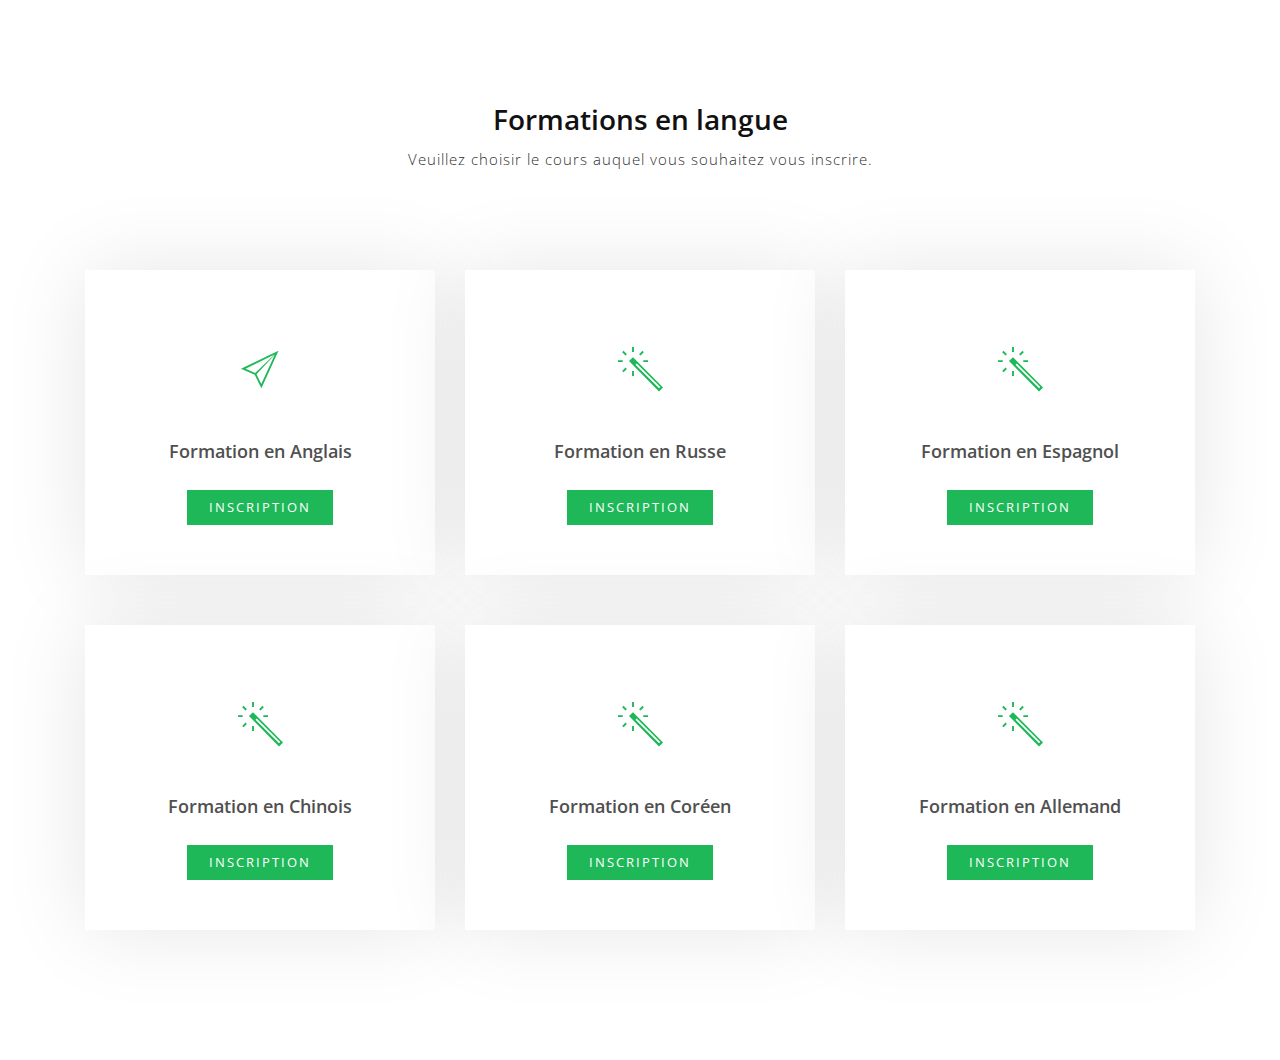
==== web/AuDD/langue.html @ 51ec5cfd "gros push" ====
<!DOCTYPE html>
<html lang="en">
<head>
<meta charset="utf-8">
<title>AuDD</title>
<link rel="icon" href="images/imageAuDD2.png" type="image/png" sizes="16x16">
<meta name="viewport" content="width=device-width, initial-scale=1">
<meta name="description" content="AuDD">
<meta name="keywords" content="AuDD">
<link href="css/bootstrap.min.css" rel="stylesheet" type="text/css" media="all" />
<link href="https://fonts.googleapis.com/css?family=Open%20Sans:300,400,500,600,700" rel="stylesheet" type="text/css">
<link rel="stylesheet" href="css/animate.css">
<!-- Resource style -->
<link rel="stylesheet" href="css/owl.carousel.css">
<link rel="stylesheet" href="css/owl.theme.css">
<link rel="stylesheet" href="css/ionicons.min.css">
<!-- Resource style -->
<link href="css/style.css" rel="stylesheet" type="text/css" media="all" />
</head>
<body>
 
    <div id="pricing" class="pricing-section text-center">
      <div class="container">
        <div class="col-md-12 col-sm-12 nopadding">
          <div class="pricing-intro">
            <h1 class="wow fadeInUp" data-wow-delay="0s">Formations en langue</h1>
            <p class="wow fadeInUp" data-wow-delay="0.2s">Veuillez choisir le cours auquel vous souhaitez vous inscrire. </p>
          </div>
          <div class="col-sm-4">
            <div class="table-left wow fadeInUp" data-wow-delay="0.4s">
              <div class="icon"> <i class="ion-ios-paperplane-outline"></i> </div>
              <div class="pricing-details">
                <h2>Formation en Anglais</h2>
                <button class="btn btn-primary btn-action btn-fill">Inscription</button>
              </div>
            </div>
          </div>
          <div class="col-sm-4">
            <div class="table-right wow fadeInUp" data-wow-delay="0.6s">
              <div class="icon"> <i class="ion-ios-color-wand-outline"></i> </div>
              <div class="pricing-details">
                <h2>Formation en Russe</h2>
                <button class="btn btn-primary btn-action btn-fill">Inscription</button>
              </div>
            </div>
          </div>
          <div class="col-sm-4">
            <div class="table-right wow fadeInUp" data-wow-delay="0.6s">
              <div class="icon"> <i class="ion-ios-color-wand-outline"></i> </div>
              <div class="pricing-details">
                <h2>Formation en Espagnol</h2>
                <button class="btn btn-primary btn-action btn-fill">Inscription</button>
              </div>
            </div>
          </div>
          <div class="col-sm-4">
            <div class="table-right wow fadeInUp" data-wow-delay="0.6s">
              <div class="icon"> <i class="ion-ios-color-wand-outline"></i> </div>
              <div class="pricing-details">
                <h2>Formation en Chinois</h2>
                <button class="btn btn-primary btn-action btn-fill">Inscription</button>
              </div>
            </div>
          </div>
          <div class="col-sm-4">
            <div class="table-right wow fadeInUp" data-wow-delay="0.6s">
              <div class="icon"> <i class="ion-ios-color-wand-outline"></i> </div>
              <div class="pricing-details">
                <h2>Formation en Coréen</h2>
                <button class="btn btn-primary btn-action btn-fill">Inscription</button>
              </div>
            </div>
          </div>
          <div class="col-sm-4">
            <div class="table-right wow fadeInUp" data-wow-delay="0.6s">
              <div class="icon"> <i class="ion-ios-color-wand-outline"></i> </div>
              <div class="pricing-details">
                <h2>Formation en Allemand</h2>
                <button class="btn btn-primary btn-action btn-fill">Inscription</button>
              </div>
            </div>
          </div>
        </div>
      </div>
    </div>
    

    
    

<!-- Jquery and Js Plugins --> 
<script type="text/javascript" src="js/jquery-2.1.1.js"></script> 
<script type="text/javascript" src="js/bootstrap.min.js"></script>

<script type="text/javascript" src="js/plugins.js"></script> 
<script type="text/javascript" src="js/menu.js"></script> 
<script type="text/javascript" src="js/custom.js"></script>
<script src="js/jquery.subscribe.js"></script> 
</body>
</html>
---- web/AuDD/css/style.css ----
/*

Theme Name: iLnad
Author: designstub
Author URI: http://www.designstub.com
*/



/*--------------
 * Table of Contents
--------------*/

/*-----------------
1. Reset.css
2. Helper Classes
3. Home page banner
4. Pitch Section
5. Features Section
6. Review
7. Pricing
8. Subscribe form
9. Media Queries
------------------*/


/*----- 1. Reset.css -----*/


html, body, div, span, applet, object, iframe,
h1, h2, h3, h4, h5, h6, p, blockquote, pre,
a, abbr, acronym, address, big, cite, code,
del, dfn, em, img, ins, kbd, q, s, samp,
small, strike, strong, sub, sup, tt, var,
b, u, i, center,
dl, dt, dd, ol, ul, li,
fieldset, form, label, legend,
table, caption, tbody, tfoot, thead, tr, th, td,
article, aside, canvas, details, embed,
figure, figcaption, footer, header, hgroup,
menu, nav, output, ruby, section, summary,
time, mark, audio, video {
	margin: 0;
	padding: 0;
	border: 0;
	font-size: 100%;
	font: inherit;
	vertical-align: baseline;
}
/* HTML5 display-role reset for older browsers */
article, aside, details, figcaption, figure,
footer, header, hgroup, menu, nav, section {
	display: block;
}
body {
	line-height: 1;
}
ol, ul {
	list-style: none;
}
blockquote, q {
	quotes: none;
}
blockquote:before, blockquote:after,
q:before, q:after {
	content: '';
	content: none;
}
table {
	border-collapse: collapse;
	border-spacing: 0;
}


/* --- Common Styles ---*/

h1 {
  font-size: 16px;
}

/*----- Helper Classes -----*/

html * {
  -webkit-font-smoothing: antialiased;
  -moz-osx-font-smoothing: grayscale;
}


*, *:after, *:before {
  -webkit-box-sizing: border-box;
  -moz-box-sizing: border-box;
  box-sizing: border-box;
}
/*
::-webkit-scrollbar {
	display: none;
}
*/
h1, h2, h3, h4, h5, h6 {
  font-family: Open Sans;
}

p {
	font-family: Open Sans;
}

::-moz-selection {
    color: #FFFFFF;
    background: #1eb858;
}

::selection {
    color: #FFFFFF;
    background: #1eb858;
}

.nopadding {
	padding: 0;
}

.custompadding {
	padding-left: 5px;
	padding-right: 5px;
}

.no-margin {
	margin-right: 0;
	margin-left: 0;
}

.underline {
	display: inline;
	border-bottom: 3px solid #111;
	padding-bottom: 0;
}

.after-line {
	height: 3px;
	width: 100px;
	background: #001CFF;
	margin-top: -10px;
	-webkit-transition: 0.5s;
	-moz-transition: 0.5s;
	transition: 0.5s;
}

.sup-title {
	display: inline-block;
	font-size: 1em;
	padding: 4px;
	text-transform: uppercase;
	font-weight: bold;
	color: #FFFFFF;
	background: #000000;
	margin: 0 0 20px 0;
}

#loading {
   width: 100%;
   height: 100%;
   top: 0px;
   left: 0px;
   position: fixed;
   opacity: 1;
   background-color: #F2F2F2;
   z-index: 9999;
   text-align: center;
}

#loading-image {
	display: inline;
    top: 40%;
    position: relative;
  z-index: 9999;
}

.logo {
  margin: 0 auto;
	padding: 0px 0px;
	z-index: 111;
}

.logo:hover, .logo:focus {
	text-decoration: none;
	color: #FFF;
}



/* ------ Navbar Styling Starts ----- */


.navbar {
	font-size: 14px;
  font-family: Open Sans;
	font-weight: 400;
	text-transform: capitalize;
	padding-top: 25px;
	letter-spacing: 1px;
	height: 80px;
	-webkit-transition: all 0.6s;
	-moz-transition: all 0.6s;
	-o-transition: all 0.6s;
	transition: all 0.6s;
	-webkit-backface-visibility: hidden;
}

.navbar-default {
  transition: all 0.6s ease;
	border-color: transparent;
  background-color: transparent;
}

.navbar-default .navbar-toggle {
  border-radius: 0px;
  border-color: transparent;
}

.navbar-default .navbar-toggle:hover {
  background-color: transparent;
}

.navbar-default .navbar-toggle:focus {
  background-color: transparent;
}

.navbar-default .navbar-toggle .icon-bar {
  background-color: #111111;
}

.navbar-default .navbar-brand .navbar-toggle .collapsed {
    padding: 4px 6px;
    font-size: 14px;
    color: #111111;
  }

.navbar-default .navbar-brand {
	padding-top: 5px;
	color: #111111;
	-webkit-transition: 200ms;
	-moz-transition: 200ms;
	-o-transition: 200ms;
	transition: 200ms;
}

.navbar-default .navbar-brand:hover {
  transition: 1s;
}

.navbar-default .navbar-nav > li > a {
  color: #111111;
  -webkit-transition: all 0.5s;
	-moz-transition: all 0.5;
  transition: all 0.5s;
}

.navbar-default .navbar-nav > li > a:hover {
  color: #A1A1A1;
}

.navbar-default .navbar-nav > .active > a {
  background: transparent;
  color: #222222;
  }


.navbar-default .navbar-nav > .active > a:hover {
    background: transparent;
    color: #333333;
}

.navbar-default .navbar-nav > .active > a:focus {
	background: transparent;
  color: #111111;
}

.navbar-default .navbar-collapse {
	border-color: transparent;
  background-color: transparent;
}

.navbar-default .navbar-nav .open .dropdown-toggle {
  color: #111111;
}

.navbar-default .nav-white > li > a {
	color: #FFFFFF;
}

.navbar-default .nav-white > li > a:hover {
	color: #999999;
}

.navbar-default .navbar-brand.nav-white {
	padding-top: 15px;
	color: #FFFFFF;
	font-size: 21px;
	letter-spacing: 1px;
	-webkit-transition: 200ms;
	-moz-transition: 200ms;
	-o-transition: 200ms;
	transition: 200ms;
}

/*---------- Media Queries ---------*/

@media only screen and (max-width: 767px) {

	.navbar {
		padding-top: 5px;
		height: 60px;
	}

  .navbar-default {
    border: 0px;
    background-color: transparent;
  }

	.navbar-default .navbar-collapse {
		text-align: center;
		border-color: transparent;
	  background-color: #FFFFFF;
	}

  .navbar-default .navbar-collapse {
    border: 0;
    border-color: transparent;
  }

  .navbar-default .navbar-nav > li> a {
    color: #222222;
		margin-top: 10px;
  }

	.navbar-default .navbar-nav > li> a:hover {
		color: #222222;
	}

  .navbar-default .navbar-brand {
    color: #FFFFFF;
		padding: 16px 15px !important;
  }

	.navbar-default .navbar-brand.nav-white {
		color: #FFFFFF;
	}

  .navbar-default .navbar-toggle .icon-bar {
    background-color: #111111;
  }
}

@media only screen and (min-width: 240px) {


.navbar.past-main {
	font-size: 14px;
	padding-top: 5px;
	height: 60px;
	background-color: rgba(255, 255, 255, 0.99);
	-webkit-transition: all 0.6s;
	-moz-transition: all 0.6s;
	-o-transition: all 0.6s;
	transition: all 0.6s;
}

.navbar-default.past-main .navbar-brand {
	color: #111111;
}

.navbar-default.past-main .navbar-toggle .icon-bar {
	background-color: #111111;
}

.navbar-default.past-main .navbar-nav > li > a {
  color: #222222;
  -webkit-transition: color 0.5s;
  transition: color 0.5s;
}

.navbar-default.past-main .navbar-nav > li > a:hover {
  color: #111111;
}

.navbar-default.past-main .navbar-nav > .active > a {
  background: transparent;
  color: #5924EC;
  }


.navbar-default.past-main .navbar-nav > .active > a:hover {
    background: transparent;
    color: #222222;
}

.navbar-default.past-main .navbar-nav > .active > a:focus {
	background: transparent;
  color: #222222;
}

}

.navbar-default .nav-white .navbar-toggle .icon-bar {
	background-color: #FFFFFF;
}

.navbar-default.past-main .nav-white .navbar-toggle .icon-bar {
	background-color: #111111;
}

/* ------------------------------------------------------
-------------- Main Section Styling Starts --------------
--------------------------------------------------------*/


#main {
  height: 100%;
}


/* ----- Hero Section Styling Starts ----- */

.hero-section {
	height: 100%;
	background: #FFFFFF;
	padding: 150px 0 0 0;
}

.hero-content {
	padding: 100px 0 100px 0;
	overflow: hidden;
}

.hero-content h1 {
	font-size: 34px;
	font-weight: 400;
	color: #262626;
	line-height: 1.2;
	letter-spacing: -1px;
	margin: 0 0 20px 0;
}

.hero-content p {
	font-family: Open Sans;
	font-size: 14px;
	color: #A1A1A1;
	font-weight: 400;
	line-height: 1.5;
	margin: 0 0 25px 0;
}


.btn-action {
 font-family: Open Sans;
 background-color: #1eb858;
 border: 1px solid #1eb858;
 border-radius: 0;
 color: #FFFFFF;
 font-size: 13px;
 font-weight: 400;
 letter-spacing: 2px;
 line-height: 1;
 padding: 10px 21px;
 text-transform: uppercase;
 outline: none;
 -webkit-transition: 200ms;
 -moz-transition: 200ms;
 -o-transition: 200ms;
 transition: 200ms;
}

.btn-action:hover, .btn-action:focus,
.btn-action:active, .btn-action:active:focus {
 background: transparent;
 outline: none;
 color: #1eb858;
 background: transparent;
 border-color: #1eb858;
}


.product .btn-action {
 background-color: transparent;
 border: 1px solid #82714a;
 color: #82714a;
}

.product .btn-action:hover, .product  .btn-action:focus {
 background: #92714A;
 color: #FFFFFF;
 border-color: #82714A;
}


/* ----------- App Home ---------*/

.software .hero-section {
	padding: 100px 0 0 0;
	background: #F9F9F9;
}

.software .hero-content h1 {
	font-size: 34px;
	font-weight: 600;
	color: #444444;
	margin: 0 0 20px 0;
}


.software .btn-action {
font-family: Arial;
 background-color: #3f51b5;
 border: 1px solid #3f51b5;
 border-radius: 50px;
 color: #FFFFFF;
 font-size: 13px;
 font-weight: 600;
 letter-spacing: 2px;
 line-height: 1;
 padding: 12px 24px;
 text-transform: uppercase;
 outline: none;
 -webkit-transition: 200ms;
 -moz-transition: 200ms;
 -o-transition: 200ms;
 transition: 200ms;
}

.software .btn-action:hover, .software .btn-action:focus,
.software .btn-action:active, .software .btn-action:active:focus {
 background: transparent;
 outline: none;
 color: #3f51b5;
 background: transparent;
 border-color: #3f51b5;
}

.software .hero-section img {
	margin: 0 auto;
}



/*---------------- Form Home Styling ------------------- */

.form .hero-section {
	background: #f3f3f3;
	background-size: cover;
	padding: 150px 0 0 0;
}

.form .hero-content {
	padding: 50px 0 50px 0;
	overflow: hidden;
}

.form img {
	margin: 0 auto;
}


.form .hero-content h1 {
	font-size: 34px;
	font-weight: 700;
	color: #222222;
	line-height: 1.2;
	letter-spacing: -1px;
	margin: 0 0 20px 0;
}

.form .hero-content p {
	font-family: Open Sans;
	font-size: 14px;
	color: #A1A1A1;
	font-weight: 400;
	line-height: 1.5;
	margin: 0 0 25px 0;
}

.form .sub-form {
	padding: 30px 0 0 0;
	text-align: left;
}


.form .subscribe-form .submit-button {
  font-size: 0.9em;
  height: 40px;
  border: 2px solid;
  border-radius: 0 5px 5px 0;
  margin: 0;
  padding: 0 25px 0 25px;
	border-color: #1eb858;
  background-color: #1eb858;
  color: #FFFFFF;
	box-shadow: 0 0 1px transparent;
  outline: none;
	-webkit-transition: 500ms;
	-moz-transition: 500ms;
	transition: 500ms;
}

.form .subscribe-form .submit-button:hover {
  border-color: #1a9e4c;
    background-color: #1a9e4c;
  -webkit-transition: 500ms;
	-moz-transition: 500ms;
  transition: 500ms;
}

.form .btn-action {
	background: #1eb858;
	border-color: #1eb858;
	color: #FFFFFF;
}

.form .btn-action:hover {
	background: transparent;
	border-color: #1eb858;
	color: #1eb858;
}


/*-----------------------------------------------------
-------------- Image Bg Styling Starts ----------------
------------------------------------------------------*/


.image-bg .hero-section {
	background: linear-gradient(to right, rgba(0, 0, 0, 0.5), rgba(0, 0, 0, 0.2)), url(../images/image-bg1.png) no-repeat center center;
	background-size: cover;
	padding: 150px 0 100px 0;
}

.image-bg .hero-content h1 {
	font-weight: 600;
	color: #FFFFFF;
}

.image-bg .hero-content p {
	color: #FFFFFF;
}











/* ------------ Signup Hero Section ------------ */

.signup .hero-section {
	background: linear-gradient(to right, rgba(0, 0, 0, 0.9), rgba(0, 0, 0, 0.7)), url(../images/app_bg.jpg) no-repeat center center;
	background-size: cover;
	padding: 150px 0 100px 0;
}

.signup .hero-content {
	padding: 50px 0 100px 0;
}

.signup .hero-content h1 {
	font-size: 34px;
	font-weight: 600;
	color: #FFFFFF;
	line-height: 1.2;
	letter-spacing: 0;
}

.signup .hero-content p {
	color: #FFFFFF;
}

.signup-form {
	padding: 25px 25px 30px 25px;
	background: #1eb858;
	-moz-border-radius: 0 0 4px 4px; -webkit-border-radius: 0 0 4px 4px; border-radius: 0 0 4px 4px;
	text-align: left;
}

.signup-form h1 {
	font-weight: 600;
	font-size: 24px;
	color: #FFFFFF;
	letter-spacing: 0;
	line-height: 1.4;
	text-transform: capitalize;
	text-align: center;
	margin: 20px 0 30px 0;
}

.signup-form form textarea {
	height: 100px;
}

.signup-form form .input-error {
	border-color: #19b9e7;
}

.signup-form p {
	font-family: Open Sans;
	font-size: 12px;
	color: #DDDDDD;
	margin: 25px 0 10px 0;
}

.form-group {
	margin-bottom: 20px;
}


.signup .btn-action.btn-round {
	background: #1eb858;
	border-color: #1eb858;
	color: #FFFFFF;
	font-size: 15px;
	padding: 12px 24px;
	font-weight: 600;
	text-transform: capitalize;
	border: 2px solid #1eb858;
	border-radius: 30px;
}

.signup .btn-action.btn-round:hover, .signup .btn-action.btn-round:focus {
	background: transparent;
	color: #1eb858;
	border-color: #1eb858;
}


.signup .btn-action {
	background: #1eb858;
	border-color: #1eb858;
	color: #FFFFFF;
}

.signup .btn-action:hover {
	background: transparent;
	border-color: #1eb858;
	color: #1eb858;
}



input[type="text"],
textarea,
textarea.form-control {
	height: 45px;
    margin: 0;
    padding: 0 20px;
    vertical-align: middle;
    background: #F8F8F8;
    border: 1px solid #DDDDDD;
    font-family: 'Open Sans', sans-serif;
    font-size: 16px;
    font-weight: 300;
    line-height: 50px;
    color: #888888;
    -moz-border-radius: 0; -webkit-border-radius: 0; border-radius: 0;
    -moz-box-shadow: none; -webkit-box-shadow: none; box-shadow: none;
    -o-transition: all .3s; -moz-transition: all .3s; -webkit-transition: all .3s; -ms-transition: all .3s; transition: all .3s;
}

textarea,
textarea.form-control {
	padding-top: 10px;
	padding-bottom: 10px;
	line-height: 30px;
}

input[type="text"]:focus,
textarea:focus,
textarea.form-control:focus {
	outline: 0;
	background: #FFFFFF;
    border: 1px solid #111;
    -moz-box-shadow: none; -webkit-box-shadow: none; box-shadow: none;
}

input[type="text"]:-moz-placeholder, textarea:-moz-placeholder, textarea.form-control:-moz-placeholder { color: #888; }
input[type="text"]:-ms-input-placeholder, textarea:-ms-input-placeholder, textarea.form-control:-ms-input-placeholder { color: #888; }
input[type="text"]::-webkit-input-placeholder, textarea::-webkit-input-placeholder, textarea.form-control::-webkit-input-placeholder { color: #888; }



.signup-form button.btn {
	height: 45px;
    margin: 0;
    padding: 0 20px;
    vertical-align: middle;
    background: #111111;
    border: 0;
    font-family: 'Open Sans', sans-serif;
    font-size: 16px;
    font-weight: 400;
    line-height: 45px;
    color: #FFFFFF;
		text-transform: uppercase;
    -moz-border-radius: 4px; -webkit-border-radius: 4px; border-radius: 4px;
    text-shadow: none;
    -moz-box-shadow: none; -webkit-box-shadow: none; box-shadow: none;
    -o-transition: all .3s; -moz-transition: all .3s; -webkit-transition: all .3s; -ms-transition: all .3s; transition: all .3s;
}

.signup-form button.btn:hover {
	 opacity: 0.6; color: #FFFFFF;
 }

.signup-form button.btn:active {
	 outline: 0;
	 opacity: 0.6;
	 color: #FFFFFF;
	 -moz-box-shadow: none;
	 -webkit-box-shadow: none;
	 box-shadow: none;
 }

.signup-form button.btn:focus {
	outline: 0;
	opacity: 0.6;
	background: #19b9e7;
	color: #fff;
}

.signup-form button.btn:active:focus, button.btn.active:focus {
	outline: 0;
	opacity: 0.6;
	background: #19b9e7;
	color: #fff;
}

@media only screen and (max-width: 991px) {
	.signup-form {
		max-width: 500px;
		margin: 0 auto;
	}
}


/*-------------------------------------------------------
---------------- Slider Section Styling -----------------
--------------------------------------------------------*/

.slider-pro .sp-slide {
	background: #222222;
}

.slider-pro h2.sp-layer {
	font-size: 44px !important;
	color: #111111;
	font-weight: bold;
	letter-spacing: -1px;
	line-height: 1.3;
	text-align: left;
}

.slider-pro p.sp-layer {
	font-size: 16px;
	color: #A1A1A1;
	line-height: 1.4;
}

.slider-pro a {
	text-decoration: none;
	color: #444444;
	-webkit-transition: 0.5s !important;
	-moz-transition: 0.5s !important;
	transition: 0.5s !important;
}

.slider-pro .link-color {
	text-decoration: none;
	color: #111;
	-webkit-transition: 0.5s !important;
	-moz-transition: 0.5s !important;
	transition: 0.5s !important;
}

.slider-pro a:hover {
	color: #999999;
}



@media only screen and (max-width: 768px) {

	.slider-pro h2.sp-layer {
		font-size: 34px !important;

	}
}


/* -----------------------------------------------------
--------------- App Home Styling starts ----------------
--------------------------------------------------------*/


.app .hero-section {
	padding: 50px 0 0 0;
}

.app .hero-content {
	padding: 100px 0 0 0;
}

.app img {
	margin: 0 auto;
}


.app-info h1 {
  font-size: 34px;
  font-weight: 600;
  color: #404040;
  margin-top: 30px !important;
}

.app-info h4 {
  font-family: Open Sans;
  font-size: 16px;
  font-weight: 300;
  color:  #3C4B5D;
	line-height: 1.4;
  margin-top: 20px;
}

.app-info i {
	margin-top: 15px;
	display: inline-block;
}

.app-info span {
  font-family: Open Sans;
  font-size: 12px;
  font-weight: 400;
  color: #222222;
}

.app-info .ion {
  font-size: 1em;
  color: #ff8000;
}

.download-buttons {
  margin-top: 25px;
  margin-bottom: 25px;
}

.download-buttons img {
	margin-left: 5px;
	margin-right: 5px;
}


.app .btn-action {
	color: #FFFFFF;
	background: #1eb858;
	border-color: #1eb858;
}

.app .btn-action:hover {
	color: #1eb858;
	background: transparent;
	border-color: #1eb858;
}



/*----------------------------------------------------
-------------- Split Home Coming Soon ----------------
-----------------------------------------------------*/


.cs-main .left-section {
		background-color: #F2F2F2;
		position: absolute;
    left: 0;
		right: 0;
		top: 0;
		bottom: 0;
    width: 50%;
		height: 100%;
		overflow: hidden;
    z-index: 1;
}

.cs-main .right-section {
    position: absolute;
    right: 0;
    top: 0;
    bottom: 0;
		padding: 0 20px 0 20px;
		width: 50%;
		height: 100%;
    background: #FFFFFF;
    z-index: 99;
    overflow: hidden;
    overflow-y: auto;
}

.cs-main .hero-section {
	padding: 120px 0 0 0;
	background: #FFFFFF !important;
}

.cs-main .hero-content {
	padding: 50px 0 0 0;
}

.cs-main .app-info h1 {
	font-weight: 600;
	font-size: 42px;
}

.cs-main .left-section {
	background: linear-gradient(rgba(0, 0, 0, 0), rgba(0, 0, 0, 0)), url(../images/split-bg.jpg) no-repeat center center;
	background-size: cover;
}


@media only screen and (max-width : 801px) {

	 .cs-main .right-section{
			position: relative;
			width: 100%;
	}

	.cs-main .hero-section {
		padding: 50px 0 0 0;
	}


	 .cs-main .left-section{
			position: relative;
			width: 100%;
			min-height: 100vh;
	}
}




/*-------------------------------------------------
----------- About Section Styling Starts ----------
--------------------------------------------------*/

.about {
	padding: 100px 0 100px 0;
	background: #F1F1F1;
}

.about-content {
	max-width: 800px;
	margin: 0 auto;
}

.about-content h2 {
	font-family: 'Josefin Sans';
	font-size: 24px;
	line-height: 1.2;
	color: #111111;
}

.about-content h3 {
	font-family: 'Josefin Sans';
	font-size: 21px;
	font-weight: bold;
	line-height: 1;
	letter-spacing: 1px;
	text-transform: capitalize;
	color: #111111;
	margin: 50px 0 0 0;
}



/* ----- Client Sectiion Styling ----- */

.client-section {
	background-color: #1eb858;
	padding: 5px 0 0 0;
}

.clients .single {
	padding: 25px 0 25px 0;
}

.clients .single img {
	-webkit-filter: grayscale(100%);
    filter: grayscale(100%);
		opacity: 0.6;
}


/*----------------------------------------------------
----------- Pitch Section Styling Starts ----------
-----------------------------------------------------*/


.pitch {
	padding: 100px 0 100px 0;
	background: #F2F2F2;
}

.pitch-intro {
	max-width: 600px;
	margin: 0 auto;
	padding: 0 0 100px 0;
}

.pitch-intro h1 {
	font-size: 37px;
	font-weight: 900;
	line-height: 1.2;
	letter-spacing: -2px;
	color: #454545;
	margin: 0 0 30px 0;
}


.pitch-intro p {
	font-family: 'Open Sans';
	font-size: 14px;
	line-height: 1.5;
	color: #A1A1A1;
	letter-spacing: 0;
}

.pitch-icon {
	margin: 0 0 10px 0;
	background: #1eb858;
	width: 60px;
	height: 60px;
	display: inline-block;
	border-radius: 50%;
}

.pitch-icon i {
	font-size: 34px;
	color: #FFFFFF;
	position: absolute;
	left: 0;
	right: 0;
	top: 13px;
}

.pitch-content {
	padding: 10px 0 50px 0;
}

.pitch-content h1 {
	font-size: 21px;
	font-weight: 600;
	line-height: 1.2;
	letter-spacing: 0;
	color: #454545;
	margin: 0 0 10px 0;
}

.pitch-content p {
	font-family: 'Open Sans';
	font-size: 14px;
	line-height: 1.5;
	color: #A1A1A1;
	letter-spacing: 0;
}


/*----------------------------------------------------
----------- Features Icon Styling Starts -------------
-----------------------------------------------------*/

.icon-features {
	padding: 100px 0 0 0;
}

.icon-features-intro {
	padding: 0 0 50px 0;
}

.icon-features-intro h1 {
	font-size: 34px;
	font-weight: 600;
	letter-spacing: -1px;
	margin: 0 0 10px 0;
	text-align: center;
}

.icon-features-intro p {
	font-size: 16px;
	color: #A1A1A1;
	text-align: center;
	margin: 0 0 30px 0;
}

.f-single {
	position: relative;
	padding: 10px 0 80px 0;
}

.f-icon i {
	font-size: 54px;
	font-weight: bold;
	position: absolute;
	left: 0;
}

.f-content {
	padding-left: 80px;
}

.f-content h2 {
	font-size: 21px;
	font-weight: 400;
	margin: 0 0 10px 0;
}

.f-content p {
	font-family: 'Open Sans';
	font-size: 14px;
	font-weight: 300;
	color: #4D4D4D;
	line-height: 1.5;
	text-align: left;
}



/*----------------------------------------------------
----------- Features Section Styling Starts ----------
-----------------------------------------------------*/


.features {
	padding: 25px 0 25px 0;
}

.features-inner {
	width: 100%;
}

.features .features-list {
	padding: 20px 0 0 0;
	text-align: center;
}

.features .features-list h1 {
	font-size: 26px;
	font-weight: 400;
	line-height: 1;
	color: #222222;
	margin: 0 0 30px 0;
}

.features .features-list ul {
	list-style-type: circle;
	padding-left: 20px;
	text-align: center;
}


.features .features-list ul li {
	display: block;
	margin: 0 0 15px 0;
	font-family: 'Josefin Sans';
	font-size: 16px;
	line-height: 1.2;
	color: #A1A1A1;
}

/* ----- App Features List ----- */

.software .features {
	padding: 100px 0 100px 0;
}

.software .features .features-list h1 {
	font-size: 26px;
	font-weight: 600;
	letter-spacing: -1px;
	line-height: 1.2;
	color: #222222;
	margin: 20px 0 20px 0;
}

.software .features-list p {
	margin: 0 0 25px 0;
	font-family: 'Josefin Sans';
	font-size: 18px;
	line-height: 1.2;
	color: #A1A1A1;
}

.software .features .features-list ul {
	list-style-type: disc;
	padding-left: 20px;
}


.software .features .features-list ul li {
	font-family: Open Sans;
	display: block;
	font-size: 13px;
	margin: 0 0 15px 0;
	color: #A1A1A1;
}


/* --------------- Feature Sub ------------ */

.feature-sub .sub-inner h1 {
	font-size: 27px;
	font-weight: 500;
	line-height: 1.5;
	color: #FFFFFF;
	margin: 0 0 30px 0;
}

.feature-sub .sub-inner .btn-action {
	color: #FFFFFF;
	background: #1eb858;
	border-color: #1eb858;
}

.feature-sub .sub-inner .btn-action:hover {
	color: #1eb858;
	background: transparent;
	border-color: #1eb858;
}

.feature-sub {
	background: linear-gradient(to right, rgba(0, 0, 0, 0.2), rgba(0, 0, 0, 0.6)), url(../images/image-bg1.png) no-repeat center center;
	background-size: cover;
	padding: 150px 0 150px 0;
}

.sub-inner {
	padding:0 10% 0 10%;
	text-align:center;
	float: left;
}

/* --------- App Features Sub ------- */


.software .feature-sub {
	background: linear-gradient(to right, rgba(0, 0, 0, 0.1), rgba(0, 0, 0, 0.99)), url(../images/app_bg1.jpg);
	background-repeat: no-repeat;
	background-position: center;
	background-size: cover;
	padding: 150px 0 150px 0;
}

.software .feature-sub .sub-inner h1 {
	font-family: 'Josefin Sans';
	font-size: 34px;
	font-weight: 300;
	line-height: 1.1;
	color: #FFF;
	margin: 0 0 30px 0;
}


/*  --------------------------------------------------
------------- Reviews Section Styling ----------------
-----------------------------------------------------*/

.app-features {
	background: #FFFFFF;
	padding: 100px 0 100px 0;
}

.app-features h1 {
	font-size: 37px;
	font-weight: 900;
	margin: 0 0 10px 0;
}

.app-features p {
	font-size: 16px;
	font-weight: 400;
	color: #A1A1A1;
	line-height: 1.4;
	margin: 10px 0 50px 0;
}


.app-features img {
	 margin: 0 auto;
}

.app-features .features-left, .app-features .features-right {
	padding: 50px 0 0 0;
}

.app-features .icon {
	margin-top: 10px;
	margin-bottom: 20px;
}

.app-features .icon i {
	font-size: 72px;
	color: #1eb858;
}


.app-features .feature-single {
	margin-left: 0;
	margin-bottom: 50px;
}


.app-features .feature-single h1 {
	font-size: 15px;
	font-weight: 600;
	color: #222222;
	margin: 0 0 10px 0;
	letter-spacing: 1px;
	text-transform:uppercase;
}

.app-features .feature-single p {
	font-size: 14px;
	color: #A1A1A1;
	line-height: 1.4;
	margin: 10px 0 0 0;
}


/*-------------------------------------------------------
------------- Split Features Section Styling ------------
--------------------------------------------------------*/

.split-features {
	background: #F9F9F9;
	padding: 50px 0 50px 0;
	overflow: hidden;
}

.signup .split-features {
	background: #F2F2F2;
}

.split-image img {
	margin: 0 auto;
	margin-top: 20%;
}

.split-image1 img {
	margin: 0 auto;	
	margin-top: 12%;

}

.split-content {
	padding: 20px;
	text-align: center;
}

.split-content h1 {
	font-size: 37px;
	font-weight: 900;
	letter-spacing: -2px;
	margin: 0 0 20px 0;
}

.split-content p {
	font-size: 16px;
	line-height: 1.4;
	color: #A1A1A1;
	letter-spacing: 0;
}

.split-content ul {
	list-style-type: disc;
	display: inline-block;
	margin: 30px 0 0 0;
}

.split-content ul li {
	font-family: Open Sans;
	font-size: 16px;
	letter-spacing: 0;
	margin-bottom: 15px;
	margin-left: 15px;
	color: #A1A1A1;
}

.split-features2 {
	background: #FFFFFF;
	padding: 50px 0 50px 0;
	overflow: hidden;
}

.second {
padding: 120px 10px 50px 350px;
}

/*  --------------------------------------------------
------------- Reviews Section Styling ----------------
-----------------------------------------------------*/

.review-section {
	padding: 150px 0 150px 0;
	text-align: center;
	background: #F4F4F4;
}


.reviews {
  width: 100%;
}


.review-single img {
  width:80px;
	height:80px;
}

.review-text h3 {
	font-family: Open Sans;
  font-size: 16px;
	font-weight: 300;
	letter-spacing: 0;
	line-height: 1.5;
  color: #000000;
}

.review-text .ion {
	display: inline-block;
	margin-top: 20px;
  font-size: 14px;
  color: #ff8000;
}

.review-text p {
  font-family: Open Sans;
  font-size: 14px;
	font-weight: 300;
  padding: 20px 10px 20px 10px;
	letter-spacing: 1px;
	line-height: 1.5;
  color: #A1A1A1;
}




/*  --------------------------------------------------
------------- Pricing Section Styling ----------------
-----------------------------------------------------*/


.pricing {
	padding: 50px 0 100px 0;
}

.pricing-content {
	padding: 60px 0 0 0;
	text-align: center;
}

.pricing h1 {
	font-size: 28px;
	font-weight: 400;
	letter-spacing: -1px;
	line-height: 1.2;
}

.pricing h4 {
	font-size: 14px;
	font-weight: 400;
	color: #A1A1A1;
	margin: 10px 0 30px 0;
}

.pricing p {
	font-family: 'Open Sans';
	font-size: 14px;
	font-weight: 400;
	color: #444444;
	line-height: 1.4;
}

.pricing .btn-buy {
	padding: 40px 0 20px 0;
}

.pricing .btn-buy img {
	display: inline;
}

.pricing .price-tag h2 {
	font-family: 'Josefin Sans';
	font-size: 24px;
	font-weight: 400;
	color: #A1A1A1;
	margin: 0 0 20px 0;
}




/* ----- Pricing Tables Styling Starts ----- */

.pricing-section {
	width: 100%;
	height: 100%;
	padding-top: 100px;
	padding-bottom: 100px;
	background: #FFFFFF;
}

.pricing-intro {
	padding-bottom: 30px;
}

.pricing-intro h1 {
	font-size: 28px;
	color: #111111;
	font-weight: 600;
	line-height: 1.4;
}


.pricing-intro p {
	font-size: 15px;
	color: #303030;
	font-weight: 300;
	line-height: 1.4;
	letter-spacing: 1px;
	margin-top: 10px;
	margin-bottom: 50px;
}

.pricing-section .table-left, .pricing-section .table-right {
	padding: 20px 20px 50px 20px;
	margin: 0 auto;
	margin-bottom: 30px;
	background-color: #FFFFFF;
	box-shadow: 0px 0px 80px 0px rgba(0,0,0,.1);
	border: transparent;
	max-width: 400px;
}

.table-left .icon, .table-right .icon {
	padding: 50px 50px 40px 50px;
}

.table-left .icon, .table-right .icon {
	font-size:60px;
	margin: 0 auto;
	color:#1eb858;
}

.table-left .pricing-details span, .table-right .pricing-details span {
	display: inline-block;
	font-family: Open Sans;
	font-size: 28px;
	font-weight: 400;
	color: #808080;
	margin-bottom: 20px;
}

.table-left .pricing-details h2, .table-right .pricing-details h2 {
	font-size: 18px;
	font-weight: 600;
	color: #505050;
	margin-bottom: 30px;
}

.table-left .pricing-details p, .table-right .pricing-details p {
	font-family: Open Sans;
	font-size: 14px;
	font-weight: 300;
	color: #505050;
	letter-spacing: 1px;
	line-height: 1.4;
}

.table-left .pricing-details ul, .table-right .pricing-details ul {
	margin-top: 30px;
	margin-bottom: 50px;
}


.table-left .pricing-details li, .table-right .pricing-details li {
	font-family: Open Sans;
	font-size: 14px;
	font-weight: 400;
	color: #505050;
	line-height: 1.4;
	margin-bottom: 10px;
}

.pricing-section .table-left:hover, .pricing-section .table-right:hover {
	box-shadow: 0 0 20px 0 rgba(0, 0, 0, 0.1);
	-webkit-transition: 0.3s;
	-moz-transition: 0.3s;
	-o-transition: 0.3s;
	transition: 0.3s;
}

.pricing-section .table-left, .pricing-section .table-right {
	margin-top: 20px;
}

.pricing-section .table-center {
	margin-top: 0;
}

/* ----- Pricing Section Styling Ends ----- */




/* ----- Counter Section Styling Starts -----*/

.counter-section {
 width: 100%;
 padding-top: 50px;
 padding-bottom: 50px;
 background: #F1F1F1;
}

.counter-section h3  {
	font-size: 28px;
	font-weight: 400;
	color: #222222;
}

.counter-icon {
  padding: 15px;
}

.counter-icon i {
  font-size: 48px;
  color: #1eb858;
}

.counter-text {
	margin-top: 10px;
  margin-bottom: 20px;
}

.counter-text h4 {
  font-size: 16px;
  font-weight: 400;
  padding: 0.5em;
  color: #222222;
}

/* -------- Counter Section Styling Ends --------- */




/* ----- CTA Section Styling Starts ----- */



.cta-sub {
	padding-top: 150px;
	padding-bottom: 150px;
	background: linear-gradient(to right, rgba(0, 0, 0, 0.5), rgba(0, 0, 0, 0.9)), url(../images/IT.jpg) no-repeat center center;
	background-size: cover;
}

.cta-inner {
	text-align:center;
	float: none;
}

.cta-sub .cta-inner h1 {
	font-size: 36px;
	color: #FFFFFF;
	font-weight: 900;
	line-height: 1.2;
	margin-top: 10px;
	margin-bottom: 0;
	letter-spacing:-2px;
}

.cta-sub .cta-inner p {
	font-family: Open Sans;
	font-size: 14px;
	color: #FFFFFF;
	font-weight: 300;
	line-height: 1.4;
	margin-top: 20px;
	margin-bottom: 40px;
}

.subscribe-form {
	text-align: left;
}
.center-form {
	text-align: center;
}

.subscribe-form .mail {
 background-color: #F9F9F9;
 border: none;
 border-radius: 5px 0 0 5px;
 outline: none;
 height: 40px;
 padding: 0 130px 0 20px;
 box-shadow: none;
 -webkit-box-sizing: content-box;
 -moz-box-sizing: content-box;
 box-sizing: content-box;
 transition: all .3s;
}


.subscribe-form input {
  color: #222222;
  font-family: Open Sans;
  padding: 0;
  font-size: 0.9em;
}

.subscribe-form .submit-button {
  font-size: 0.9em;
  height: 40px;
  border: 2px solid;
  border-radius: 0 5px 5px 0;
  margin: 0;
  padding: 0 25px 0 25px;
	border-color: #FFFFFF;
  background-color: #927f54;
  color: #FFFFFF;
	box-shadow: 0 0 1px transparent;
  outline: none;
	-webkit-transition: 500ms;
	-moz-transition: 500ms;
	transition: 500ms;
}

.subscribe-form .submit-button:hover {
  border-color: #927f54;
  -webkit-transition: 500ms;
	-moz-transition: 500ms;
  transition: 500ms;
}

.product .subscribe-form .submit-button {
	border-color: #FFFFFF;
  background-color: #927f54;
}

.product .subscribe-form .submit-button:hover {
  border-color: #927f54;
}

.button {
	font-size: 14px;
  font-family: Open Sans;
	font-weight: 400;
	text-transform: capitalize;
	padding-top: 25px;
	letter-spacing: 1px;
	height: 80px;
	-webkit-transition: all 0.6s;
	-moz-transition: all 0.6s;
	-o-transition: all 0.6s;
	transition: all 0.6s;
	-webkit-backface-visibility: hidden;
}

.error_message {
	color:#fc6e51;
	font-family: Open Sans;
	padding-bottom:15px;
	font-size:13px;
	line-height:30px;
}
#success_page {
	color:#9ce726;
	font-family: Open Sans;
	padding-bottom:10px;
	font-size:12px;
}
#success_page h3 {
	font-size:17px;
	font-weight:400px;
	color:#4ab217;
}
#success_page p {
	font-size:12px;
	font-weight:400px;
	color:#b3b3b3;
}

/* ----- CTA Section Styling Ends ----- */




/* ------- Footer Section Styling Starts ------- */


.footer {
	font-family:"Open Sans";
  background-color: #F3F3F3;
  width: 100%;
  height: 100%;
	overflow: hidden;
	padding-top: 75px;
	padding-bottom: 20px;
}

.contact {
	text-align: left;
}

.contact i {
	font-size: 42px;
	color: #1eb858;
	text-align: left;
}

.contact h1 {

	font-size: 21px;
	font-weight: 400;
	color: #1eb858;
	margin: 10px 0 10px 0;
	text-align: left;
}

.contact p {

	font-size: 14px !important;
	font-weight: 400;
	color: #111111;
	line-height: 1.3;
	margin: 10px 0 20px 0 !important;
	text-align: left;
}

.contact a {

	font-size: 18px;
	font-weight: 400;
	color: #1eb858;
	text-decoration: none;
	display: inline-block;
}



.footer img {
	margin-bottom: 20px;
}

.footer-menu ul {
	list-style-type: none;
}

.footer-menu li {
	display: inline;
	line-height: 2;
	font-family: Open Sans;
	font-size: 14px;
	padding-right: 15px;
	text-transform: capitalize;
}

.footer-menu li a {
	color: #707570;
	text-decoration: none;
}

.footer p {

	font-size: 13px;
	font-weight: 400;
	color: #A1A1A1;
	line-height: 1.3;
	margin: 10px 0 30px 0;
}

.footer-text p {
font-family:"Open Sans";
font-size: 12px;
	color: #1eb858;
	font-weight: 400;
	line-height: 1.4;
	margin-top: 10px;
}


.product .footer .contact h1, .product .contact i, .product .footer .contact a, .product .footer-text p  {
	color: #927f54;
	font-family:"Open Sans";
}


/* -------------------------------------------------------
----------- Bact-to-Top Styling Starts Here --------------
---------------------------------------------------------*/


.back-to-top {
	background: rgba(30, 184, 88, 0.5);
	margin: 0;
	position: fixed;
	bottom: 30px;
	right: 30px;
	width: 35px;
	height: 35px;
	border-radius: 50%;
	z-index: 90;
	display: none;
	text-decoration: none;
	color: #0E1729;
}

.back-to-top i {
	position: relative;
	left: 13px;
	top: 8px;
	font-size: 24px;
	color: #FFFFFF;
	-webkit-transition: 200ms;
	-moz-transition: 200ms;
	-o-transition: 200ms;
	transition: 200ms;
}

.back-to-top:hover {
    background: rgba(30, 184, 88, 0.9);
    color: #FFFFFF;
}

.back-to-top:hover i {
	top: 6px;
}

.back-to-top:focus {
    color: #FFFFFF;
}


.product .back-to-top {
	background: rgba(146, 127, 84, 0.5);
}

.product .back-to-top:hover {
	background: rgba(146, 127, 84, 0.9);
}




/*----------------------------------------------------
------------- All ------------------------------------
--------------------- Media --------------------------
------------------------------- Queries --------------
-----------------------------------------------------*/

@media only screen and (min-width: 767px) {
	.logo {
	  position: absolute;
	  top: 20px;
	  left: 20px;
	}

	.hero-section {
		padding: 150px 0 100px 0;
	}

	.form .hero-section {
		padding: 150px 0 50px 0;
	}

	.form .hero-content {
		padding: 100px 0 100px 0;
		overflow: hidden;
	}

	.form .hero-content h1 {
		font-size: 54px;
	}

	.product .hero-content {
		padding: 150px 0 100px 0;
		text-align: left;
	}

	.hero-content h1 {
		font-size: 48px;
		margin: 0 0 20px 0;
	}

	.hero-content p {
		font-size: 14px;
	}

	.about-content h2 {
		font-size: 38px;
	}

	.software .hero-content h1 {
		font-size: 42px;
	}

	.image-bg .hero-content h1 {
		font-size: 54px;
	}


	.signup .hero-content h1 {
		font-size: 48px;
	}

	.features .features-list {
		padding: 100px 0 0 0;
		text-align: left;
	}

	.features .features-list ul li {
		font-size: 18px;
		display: list-item;
		text-align: left;
	}


	.software .features {
		padding: 100px 0 100px 0;
	}

	.software .features .features-list h1 {
		font-size: 34px;
	}

	.software .features .features-list {
		padding: 30px 0 0 0;
	}


	.software .features .features-list ul li {
		display: list-item;
		font-size: 14px;
		text-align: left;
	}


	.feature-sub {
		padding: 200px 0 200px 0;
	}

	.software .feature-sub .sub-inner h1 {
		font-size: 42px;
	}

	.split-content {
		padding: 120px 350px 50px 10px;
		text-align: left;
	}

	.split-content h1 {
		font-size: 37px;
	}
.second {
padding: 120px 10px 50px 350px;
}

	.pricing {
		padding: 100px 0 100px 0;
	}

	.pricing-content {
		text-align: left;
	}

	.cta-sub .cta-inner h1 {
		font-size: 36px;
	}

	.contact h1 {
		font-size: 19px;
	}

	.contact p {
		font-size: 13px !important;
	}

	.contact a {
		font-family:"Open Sans";
		font-size: 14px;
	}

}

@media only screen and (min-width: 767px) and (max-width: 1024px) {
	.features .features-list {
		padding: 80px 0 0 0;
	}

	.split-content {
		padding: 100px 100px 50px 50px;
		text-align: left;
	}
}


@media screen and (min-width: 400px) and (max-width: 600px) {

 .subscribe-form .mail {
   padding: 0 30px 0 20px;
   border-radius: 5px 0 0 5px;
 }

 .subscribe-form .submit-button {
   padding: 0 5px 0 5px;
   border-radius: 0 5px 5px 0;
 }
}


@media screen and (max-width: 399px) {

	.cta-sub {
		text-align: center;
	}

	.subscribe-form {
		text-align: center;
	}

 .subscribe-form .mail {
	 text-align: center;
   padding: 0 0 0 0;
   border-radius: 5px 0 0 5px;
 }

 .subscribe-form .submit-button {
   padding: 0 5px 0 5px;
   border-radius: 0 5px 5px 0;
	 margin-top: 15px;
 }

 .form .sub-form .subscribe-form {
 	text-align: left;
 }


  .form .sub-form .subscribe-form .mail {
 	 text-align: center;
    padding: 0 0 0 0;
    border-radius: 5px 0 0 5px;
  }

  .form .sub-form .subscribe-form .submit-button {
    padding: 0 5px 0 5px;
    border-radius: 0 5px 5px 0;
 	 margin-top: 15px;
  }

 .back-to-top {
	right: 10px;
}

 }

 @media only screen and (min-width: 991px) and (max-width: 1201px) {

	 .app-features .features-left, .app-features .features-right {
	 	padding: 0 0 0 0;
	 }

	 .software .features .features-list {
		 padding: 0 0 0 0;
	 }

 }


/*---------------------------------------------------
------- Media Queries for Split Layout Ends ---------
---------------------------------------------------*/
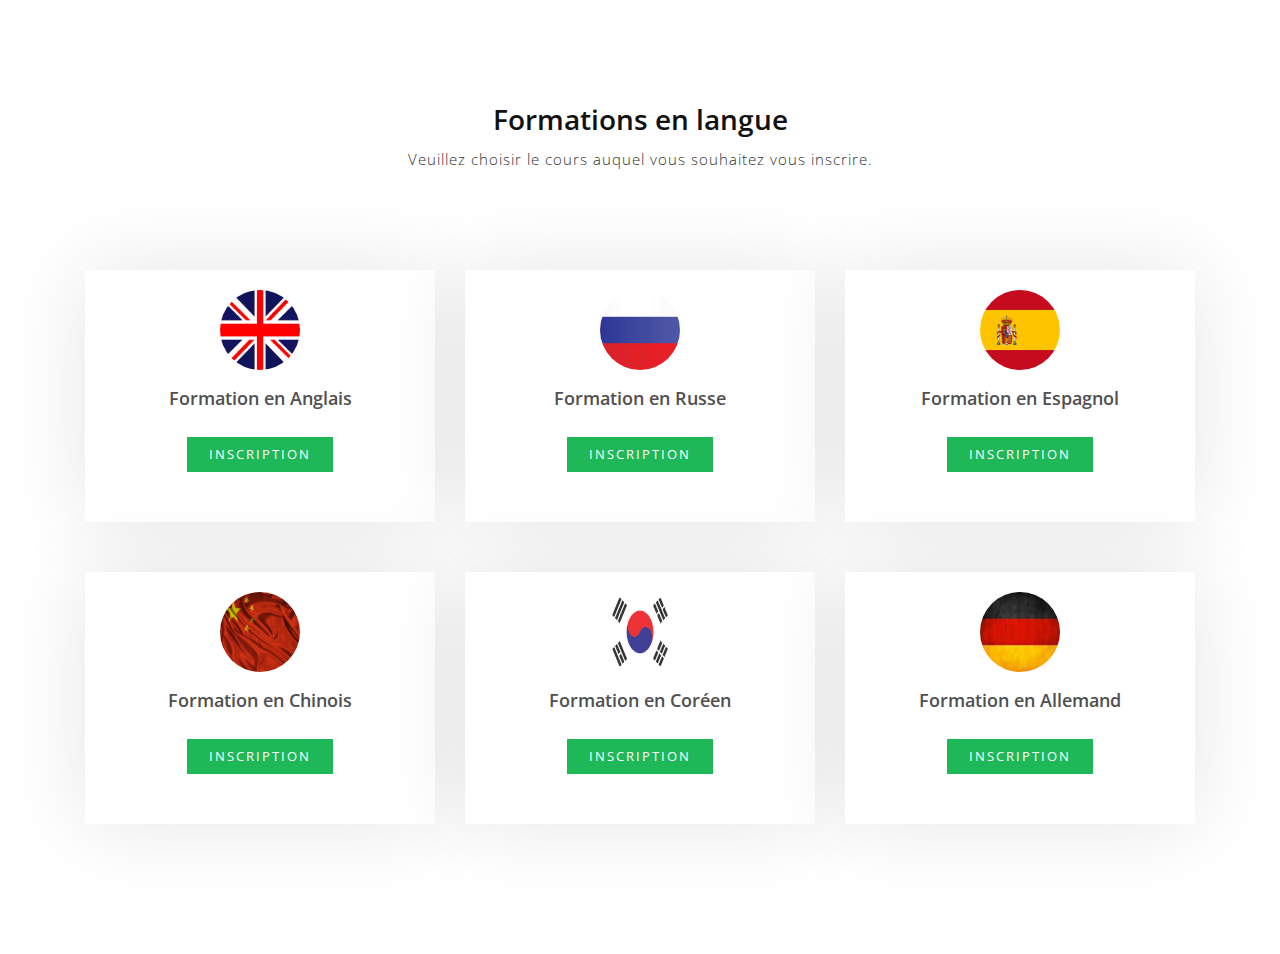
==== commit a1a7dcad: "gros push 2" ====
--- a/web/AuDD/langue.html
+++ b/web/AuDD/langue.html
@@ -28,8 +28,9 @@
           </div>
           <div class="col-sm-4">
             <div class="table-left wow fadeInUp" data-wow-delay="0.4s">
-              <div class="icon"> <i class="ion-ios-paperplane-outline"></i> </div>
+                <div class="review-single"><img class="img-circle" src="images/anglais.png" alt="Client Testimonoal" /></div>
               <div class="pricing-details">
+                  <br>
                 <h2>Formation en Anglais</h2>
                 <button class="btn btn-primary btn-action btn-fill">Inscription</button>
               </div>
@@ -37,8 +38,9 @@
           </div>
           <div class="col-sm-4">
             <div class="table-right wow fadeInUp" data-wow-delay="0.6s">
-              <div class="icon"> <i class="ion-ios-color-wand-outline"></i> </div>
+                <div class="review-single"><img class="img-circle" src="images/russe.jpg" alt="Client Testimonoal" /></div>
               <div class="pricing-details">
+                  <br>
                 <h2>Formation en Russe</h2>
                 <button class="btn btn-primary btn-action btn-fill">Inscription</button>
               </div>
@@ -46,8 +48,9 @@
           </div>
           <div class="col-sm-4">
             <div class="table-right wow fadeInUp" data-wow-delay="0.6s">
-              <div class="icon"> <i class="ion-ios-color-wand-outline"></i> </div>
+                <div class="review-single"><img class="img-circle" src="images/espagnol.png" alt="Client Testimonoal" /> </div>
               <div class="pricing-details">
+                  <br>
                 <h2>Formation en Espagnol</h2>
                 <button class="btn btn-primary btn-action btn-fill">Inscription</button>
               </div>
@@ -55,8 +58,9 @@
           </div>
           <div class="col-sm-4">
             <div class="table-right wow fadeInUp" data-wow-delay="0.6s">
-              <div class="icon"> <i class="ion-ios-color-wand-outline"></i> </div>
+                <div class="review-single"><img class="img-circle" src="images/chinois.jpg" alt="Client Testimonoal" /> </div>
               <div class="pricing-details">
+                  <br>
                 <h2>Formation en Chinois</h2>
                 <button class="btn btn-primary btn-action btn-fill">Inscription</button>
               </div>
@@ -64,8 +68,9 @@
           </div>
           <div class="col-sm-4">
             <div class="table-right wow fadeInUp" data-wow-delay="0.6s">
-              <div class="icon"> <i class="ion-ios-color-wand-outline"></i> </div>
+                <div class="review-single"><img class="img-circle" src="images/corée.png" alt="Client Testimonoal" /> </div>
               <div class="pricing-details">
+                  <br>
                 <h2>Formation en Coréen</h2>
                 <button class="btn btn-primary btn-action btn-fill">Inscription</button>
               </div>
@@ -73,8 +78,9 @@
           </div>
           <div class="col-sm-4">
             <div class="table-right wow fadeInUp" data-wow-delay="0.6s">
-              <div class="icon"> <i class="ion-ios-color-wand-outline"></i> </div>
+                <div class="review-single"><img class="img-circle" src="images/allemand.jpg" alt="Client Testimonoal" /> </div>
               <div class="pricing-details">
+                  <br>
                 <h2>Formation en Allemand</h2>
                 <button class="btn btn-primary btn-action btn-fill">Inscription</button>
               </div>
